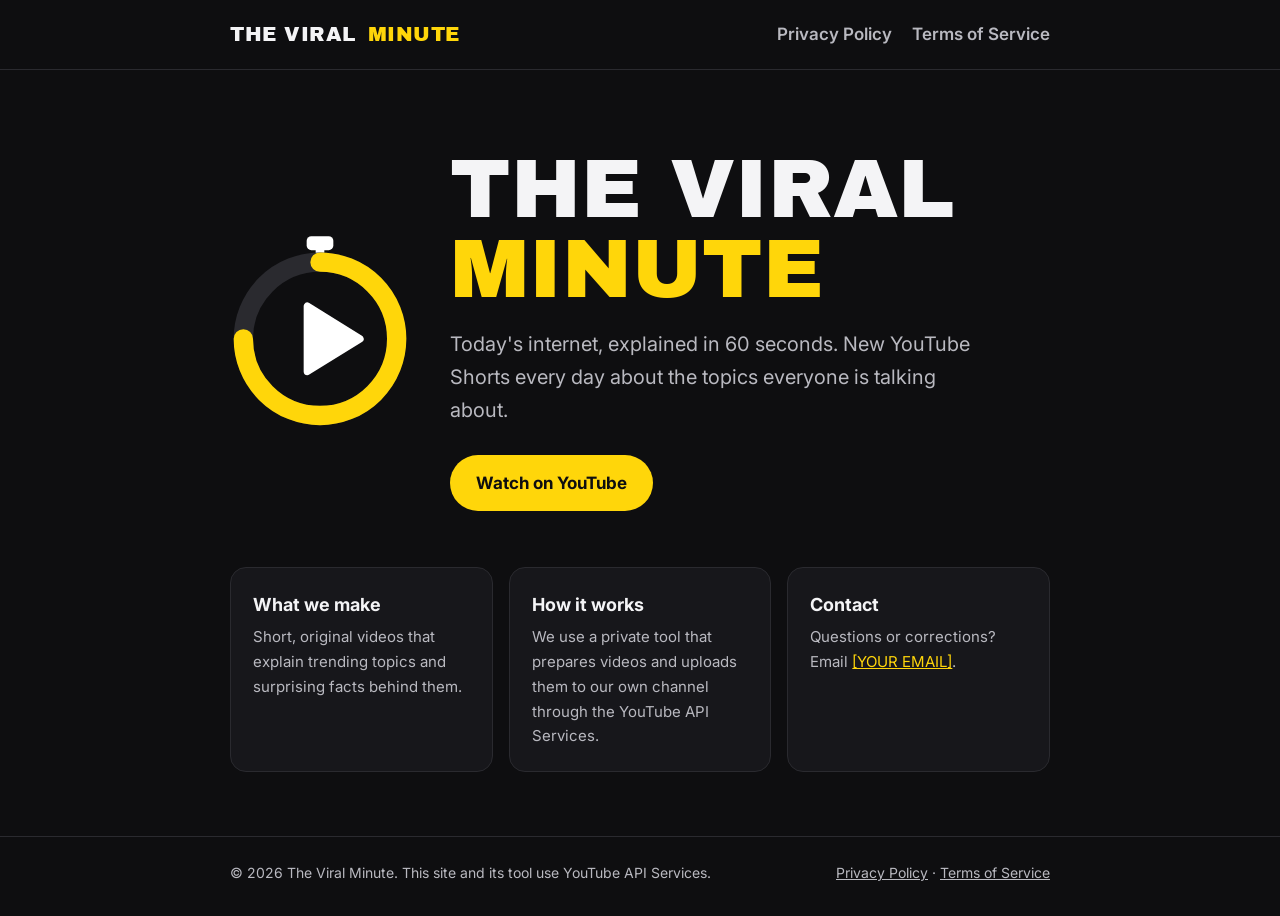
==== index.html @ 5932cce2 "Add files via upload" ====
<!doctype html>
<html lang="en">
<head>
<meta charset="utf-8">
<meta name="viewport" content="width=device-width, initial-scale=1">
<title>The Viral Minute</title>
<meta name="description" content="Today's internet, explained in 60 seconds. New YouTube Shorts every day.">
<link rel="preconnect" href="https://fonts.googleapis.com">
<link rel="preconnect" href="https://fonts.gstatic.com" crossorigin>
<link href="https://fonts.googleapis.com/css2?family=Archivo+Black&family=Inter:wght@400;600;700&display=swap" rel="stylesheet">
<link rel="stylesheet" href="style.css">
<link rel="icon" href="data:image/svg+xml,%3Csvg xmlns='http://www.w3.org/2000/svg' viewBox='130 100 540 590'%3E%3Ccircle cx='400' cy='420' r='230' fill='none' stroke='%23FFD60A' stroke-width='58'/%3E%3Cpath d='M362 322 L362 518 L520 420 Z' fill='%23FFD60A'/%3E%3C/svg%3E">
</head>
<body>
<header>
  <div class="wrap">
    <a class="brand" href="index.html">THE VIRAL <span>MINUTE</span></a>
    <nav>
      <a href="privacy.html">Privacy Policy</a>
      <a href="terms.html">Terms of Service</a>
    </nav>
  </div>
</header>

<main class="wrap">
  <section class="hero">
    <svg width="180" height="197" viewBox="130 100 540 590" role="img" aria-label="The Viral Minute logo">
      <rect x="360" y="112" width="80" height="42" rx="14" fill="#FFFFFF"/>
      <rect x="387" y="148" width="26" height="30" fill="#FFFFFF"/>
      <circle cx="400" cy="420" r="230" fill="none" stroke="#2A2A2F" stroke-width="58"/>
      <path d="M400 190 A230 230 0 1 1 170 420" fill="none" stroke="#FFD60A" stroke-width="58" stroke-linecap="round"/>
      <path d="M362 322 L362 518 L520 420 Z" fill="#FFFFFF" stroke="#FFFFFF" stroke-width="22" stroke-linejoin="round"/>
    </svg>
    <div>
      <h1>THE VIRAL<br><span>MINUTE</span></h1>
      <p>Today's internet, explained in 60 seconds. New YouTube Shorts every day about the topics everyone is talking about.</p>
      <a class="btn" href="[CHANNEL URL]">Watch on YouTube</a>
    </div>
  </section>

  <section class="cards" aria-label="About the channel">
    <div class="card">
      <h2>What we make</h2>
      <p>Short, original videos that explain trending topics and surprising facts behind them.</p>
    </div>
    <div class="card">
      <h2>How it works</h2>
      <p>We use a private tool that prepares videos and uploads them to our own channel through the YouTube API Services.</p>
    </div>
    <div class="card">
      <h2>Contact</h2>
      <p>Questions or corrections? Email <a href="mailto:[YOUR EMAIL]">[YOUR EMAIL]</a>.</p>
    </div>
  </section>
</main>

<footer>
  <div class="wrap">
    <span>© 2026 The Viral Minute. This site and its tool use YouTube API Services.</span>
    <span><a href="privacy.html">Privacy Policy</a> · <a href="terms.html">Terms of Service</a></span>
  </div>
</footer>
</body>
</html>
---- style.css ----
:root {
  --bg: #0E0E10;
  --surface: #17171B;
  --line: #2A2A2F;
  --text: #F4F4F6;
  --muted: #B9B9C0;
  --accent: #FFD60A;
}
* { box-sizing: border-box; }
body {
  margin: 0;
  background: var(--bg);
  color: var(--text);
  font-family: Inter, system-ui, -apple-system, "Segoe UI", sans-serif;
  font-size: 17px;
  line-height: 1.65;
}
a { color: var(--accent); }
a:hover { color: #FFE45C; }
.wrap { max-width: 860px; margin: 0 auto; padding: 0 20px; }
header { border-bottom: 1px solid var(--line); }
header .wrap { display: flex; align-items: center; justify-content: space-between; gap: 16px; padding-top: 18px; padding-bottom: 18px; flex-wrap: wrap; }
.brand { display: flex; align-items: center; gap: 12px; color: var(--text); text-decoration: none; font-family: "Archivo Black", Impact, sans-serif; font-size: 20px; letter-spacing: 0.5px; }
.brand span { color: var(--accent); }
nav { display: flex; gap: 20px; flex-wrap: wrap; }
nav a { color: var(--muted); text-decoration: none; font-weight: 600; }
nav a:hover { color: var(--text); }
.hero { padding: 80px 0 56px; display: flex; gap: 40px; align-items: center; flex-wrap: wrap; }
.hero h1 { font-family: "Archivo Black", Impact, sans-serif; font-weight: 400; font-size: clamp(44px, 9vw, 84px); line-height: 0.95; margin: 0 0 18px; }
.hero h1 span { color: var(--accent); }
.hero p { color: var(--muted); font-size: 20px; margin: 0 0 28px; max-width: 520px; }
.btn { display: inline-block; background: var(--accent); color: #0E0E10; font-weight: 700; text-decoration: none; padding: 14px 26px; border-radius: 999px; }
.btn:hover { background: #FFE45C; color: #0E0E10; }
.cards { display: grid; grid-template-columns: repeat(auto-fit, minmax(220px, 1fr)); gap: 16px; padding-bottom: 64px; }
.card { background: var(--surface); border: 1px solid var(--line); border-radius: 16px; padding: 22px; }
.card h2 { font-size: 18px; margin: 0 0 6px; }
.card p { margin: 0; color: var(--muted); font-size: 15px; }
.doc { padding: 56px 0 72px; }
.doc h1 { font-family: "Archivo Black", Impact, sans-serif; font-weight: 400; font-size: 44px; line-height: 1.05; margin: 0 0 8px; }
.doc .updated { color: var(--muted); margin: 0 0 32px; }
.doc h2 { font-size: 22px; margin: 36px 0 8px; }
.doc li { margin-bottom: 6px; }
footer { border-top: 1px solid var(--line); color: var(--muted); font-size: 14px; }
footer .wrap { padding-top: 24px; padding-bottom: 32px; display: flex; justify-content: space-between; gap: 16px; flex-wrap: wrap; }
footer a { color: var(--muted); }
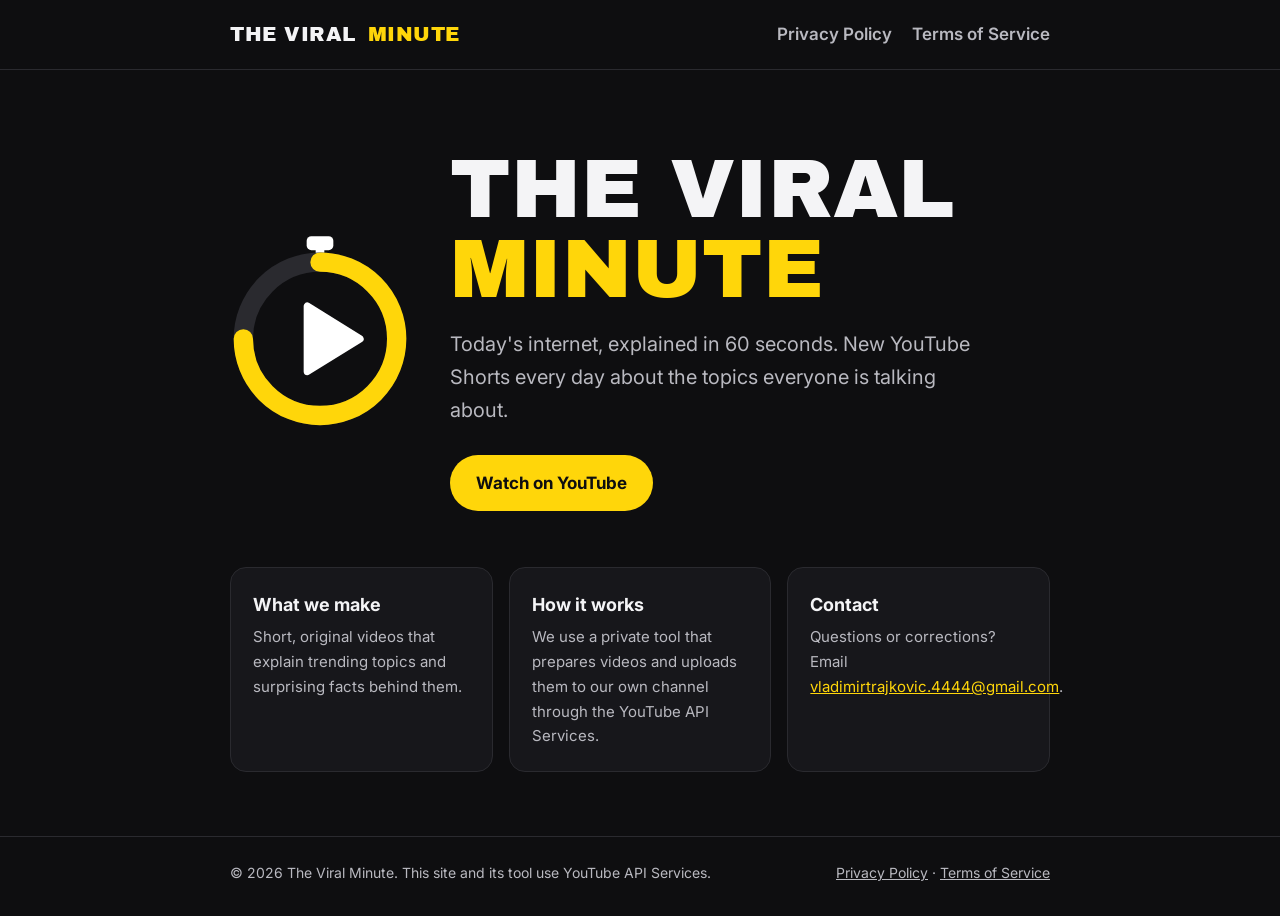
==== commit 213284eb: "Add files via upload" ====
--- a/index.html
+++ b/index.html
@@ -34,7 +34,7 @@
     <div>
       <h1>THE VIRAL<br><span>MINUTE</span></h1>
       <p>Today's internet, explained in 60 seconds. New YouTube Shorts every day about the topics everyone is talking about.</p>
-      <a class="btn" href="[CHANNEL URL]">Watch on YouTube</a>
+      <a class="btn" href="https://www.youtube.com/@The_Viral_Minute-m9h">Watch on YouTube</a>
     </div>
   </section>
 
@@ -49,7 +49,7 @@
     </div>
     <div class="card">
       <h2>Contact</h2>
-      <p>Questions or corrections? Email <a href="mailto:[YOUR EMAIL]">[YOUR EMAIL]</a>.</p>
+      <p>Questions or corrections? Email <a href="mailto:vladimirtrajkovic.4444@gmail.com">vladimirtrajkovic.4444@gmail.com</a>.</p>
     </div>
   </section>
 </main>
